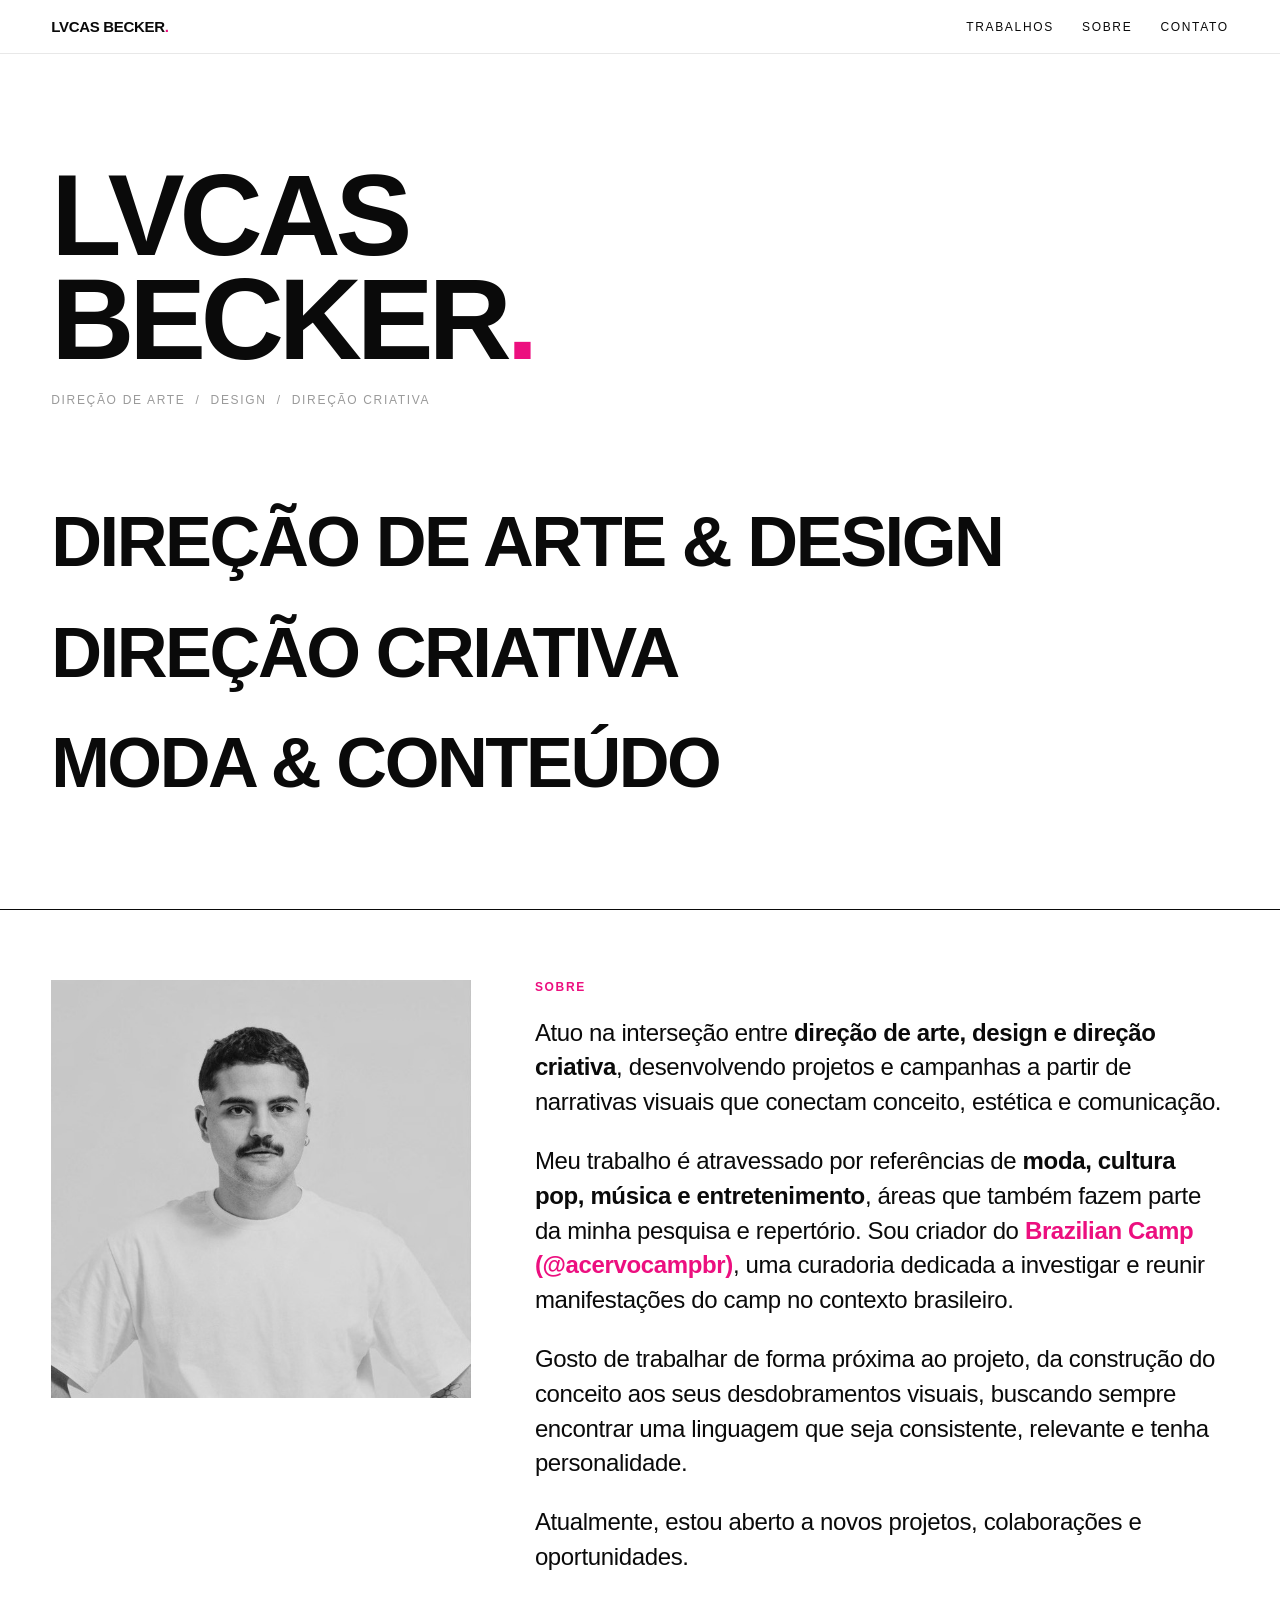
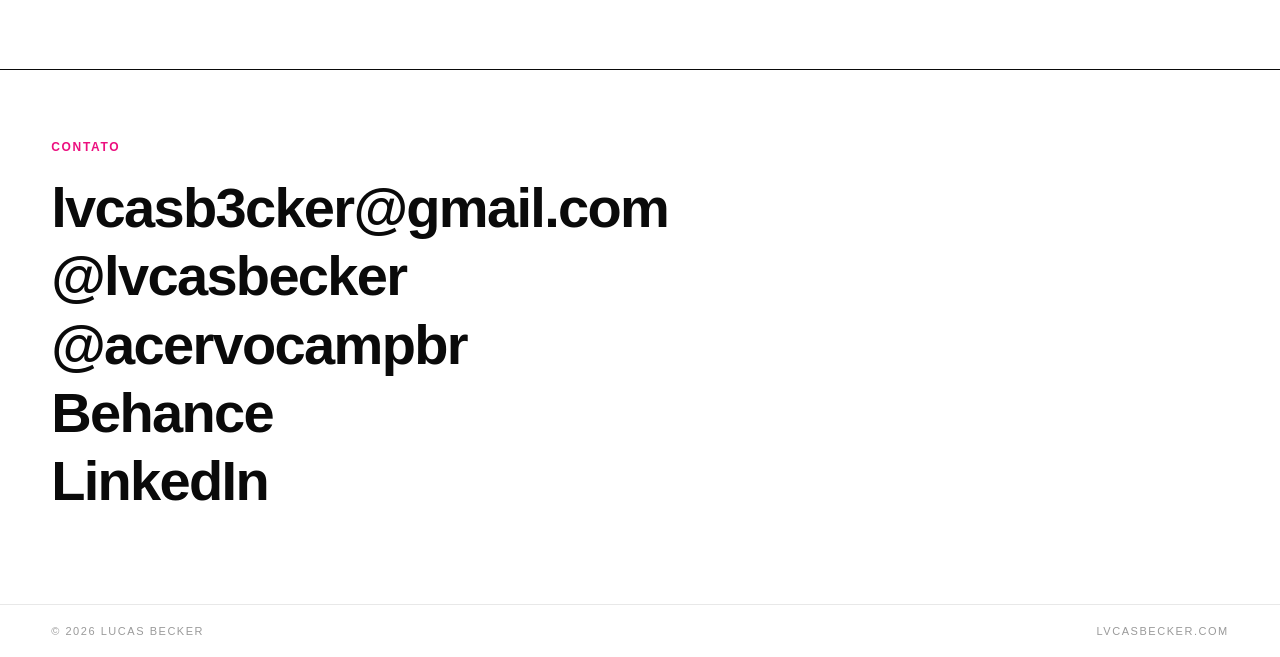
==== index.html @ a5fec84e "Update index.html" ====
<!DOCTYPE html>
<html lang="pt-BR">
<head>
<meta charset="UTF-8">
<meta name="viewport" content="width=device-width, initial-scale=1.0">
<title>LVCAS BECKER</title>
<meta name="description" content="Portfólio de Lucas Becker — direção de arte, design, direção criativa e produção de moda.">
<link rel="stylesheet" href="estilo.css">
</head>
<body>

<header>
  <a class="logo" href="index.html" id="logo"></a>
  <nav>
    <a href="#trabalhos">Trabalhos</a>
    <a href="#sobre">Sobre</a>
    <a href="#contato">Contato</a>
  </nav>
</header>

<section class="hero-home">
  <h1 id="hero-nome"></h1>
  <div class="sub">Direção de Arte&nbsp;&nbsp;/&nbsp;&nbsp;Design&nbsp;&nbsp;/&nbsp;&nbsp;Direção Criativa&nbsp;&nbsp;&nbsp;&nbsp;</div>
</section>

<nav class="indice" id="trabalhos" aria-label="Categorias de trabalho"></nav>

<section class="sobre" id="sobre">
  <div class="sobre-foto"><img src="assets/retrato.jpg" alt="Retrato de Lucas Becker"></div>
  <div>
    <h2>Sobre</h2>
    <p>Atuo na interseção entre <b>direção de arte, design e direção criativa</b>, desenvolvendo projetos e campanhas a partir de narrativas visuais que conectam conceito, estética e comunicação.</p>
<p>Meu trabalho é atravessado por referências de <b>moda, cultura pop, música e entretenimento</b>, áreas que também fazem parte da minha pesquisa e repertório. Sou criador do <a href="https://www.instagram.com/acervocampbr" target="_blank" rel="noopener"><b><span class="destaque">Brazilian Camp (@acervocampbr)</span></b></a>, uma curadoria dedicada a investigar e reunir manifestações do camp no contexto brasileiro.</p>
<p>Gosto de trabalhar de forma próxima ao projeto, da construção do conceito aos seus desdobramentos visuais, buscando sempre encontrar uma linguagem que seja consistente, relevante e tenha personalidade.</p>
<p>Atualmente, estou aberto a novos projetos, colaborações e oportunidades.</p>
  </div>
</section>

<section class="contato" id="contato">
  <h2>Contato</h2>
  <div class="contato-links" id="contato-links"></div>
</section>

<footer>
  <div>© 2026 Lucas Becker</div>
  <div>lvcasbecker.com</div>
</footer>

<script src="dados.js"></script>
<script src="site.js"></script>
<script>
  montarHeader();

  // hero: logo grande ou nome em texto (com ponto rosa)
  const hero = document.getElementById('hero-nome');
  if (CONFIG.logo) {
    hero.innerHTML = `<img src="${CONFIG.logo}" alt="${CONFIG.nome}">`;
  } else {
    hero.innerHTML = CONFIG.nome.replace(' ', '<br>') + '<span>.</span>';
  }

  // índice de categorias
  const indice = document.getElementById('trabalhos');
  CATEGORIAS.forEach(cat => {
    const n = PROJECTS.filter(p => p.categoria === cat.slug).length;
    const a = document.createElement('a');
    a.href = `categoria.html?c=${cat.slug}`;
    a.innerHTML = `<span class="cat-nome">${cat.nome}</span>`;
    indice.appendChild(a);
  });

  // contato
  document.getElementById('contato-links').innerHTML = `
    <a href="mailto:${CONFIG.email}">${CONFIG.email}</a>
    <a href="${CONFIG.instagram}" target="_blank" rel="noopener">@lvcasbecker</a>
    <a href="${CONFIG.acervo}" target="_blank" rel="noopener">@acervocampbr</a>
    <a href="${CONFIG.behance}" target="_blank" rel="noopener">Behance</a>
    <a href="${CONFIG.linkedin}" target="_blank" rel="noopener">LinkedIn</a>`;
</script>
</body>
</html>
---- estilo.css ----
/* ================================================================
   LVCASBECKER.COM — ESTILO
   PARA TROCAR A FONTE: mude a linha --fonte abaixo.
   Fonte do Google Fonts? Adicione o <link> dela no <head> das
   páginas e escreva o nome aqui. Fonte própria (arquivo .woff2)?
   Salve em assets/ e descomente o bloco @font-face abaixo.
   PARA TROCAR AS CORES: mude os valores de --preto e --rosa.
   ================================================================ */

/*
@font-face{
  font-family:"MinhaFonte";
  src:url("assets/minha-fonte.woff2") format("woff2");
  font-weight:400 700;
}
*/

:root{
  --branco:#ffffff;
  --preto:#0a0a0a;
  --rosa:#ec0f7f;
  --cinza:#9a9a9a;
  --linha:#e8e8e8;
  --fonte:"Helvetica Neue", Helvetica, Arial, sans-serif;
}
*{margin:0;padding:0;box-sizing:border-box}
html{scroll-behavior:smooth}
body{
  font-family:var(--fonte);
  background:var(--branco);
  color:var(--preto);
  -webkit-font-smoothing:antialiased;
  min-height:100vh;
  display:flex;flex-direction:column;
}
::selection{background:var(--rosa);color:var(--branco)}
a{color:inherit;text-decoration:none}
img{display:block;max-width:100%}
button{font-family:inherit;background:none;border:none;cursor:pointer;color:inherit}
:focus-visible{outline:2px solid var(--rosa);outline-offset:3px}

/* ---------- header ---------- */
header{
  position:sticky;top:0;z-index:50;
  display:flex;justify-content:space-between;align-items:center;
  padding:18px 4vw;
  background:rgba(255,255,255,.92);
  backdrop-filter:blur(8px);
  border-bottom:1px solid var(--linha);
}
.logo{font-weight:700;font-size:15px;letter-spacing:-.02em;text-transform:uppercase}
.logo span{color:var(--rosa)}
.logo img{height:26px;width:auto}
header nav{display:flex;gap:28px}
header nav a{font-size:12px;text-transform:uppercase;letter-spacing:.14em}
header nav a:hover, header nav a.atual{color:var(--rosa)}

/* ---------- home: índice de categorias ---------- */
.hero-home{padding:110px 4vw 30px}
.hero-home h1{
  font-weight:700;
  font-size:clamp(44px, 9vw, 130px);
  line-height:.9;letter-spacing:-.045em;text-transform:uppercase;
}
.hero-home h1 img{max-height:clamp(60px,14vw,170px);width:auto}
.hero-home h1 span{color:var(--rosa)}
.hero-home .sub{
  margin-top:22px;
  font-size:12px;text-transform:uppercase;letter-spacing:.14em;color:var(--cinza);
}
.indice{
  margin:50px 0 90px;
}
.indice a{
  display:flex;align-items:baseline;justify-content:space-between;gap:16px;
  padding:20px 4vw;
  transition:background .2s, color .2s;
}
.indice .cat-nome{
  font-weight:700;
  font-size:clamp(28px, 5.5vw, 72px);
  letter-spacing:-.035em;text-transform:uppercase;line-height:1;
}
.indice .cat-meta{
  font-size:12px;text-transform:uppercase;letter-spacing:.14em;color:var(--cinza);
  white-space:nowrap;
}
.indice a:hover{background:var(--rosa);color:var(--branco)}
.indice a:hover .cat-meta{color:var(--branco)}

/* ---------- páginas internas: título ---------- */
.pagina-topo{padding:60px 4vw 30px}
.migalha{
  font-size:12px;text-transform:uppercase;letter-spacing:.14em;color:var(--cinza);
  margin-bottom:14px;display:inline-block;
}
.migalha:hover{color:var(--rosa)}
.pagina-topo h1{
  font-weight:700;
  font-size:clamp(34px, 6.5vw, 88px);
  letter-spacing:-.04em;line-height:.95;text-transform:uppercase;
}
.pagina-topo h1 em{font-style:normal;color:var(--rosa)}

/* ---------- grid de projetos ---------- */
.grid{
  display:grid;grid-template-columns:repeat(3,1fr);
  gap:14px;padding:26px 4vw 90px;
}
.card{display:block;text-align:left}
.card-img{position:relative;overflow:hidden;aspect-ratio:4/5;background:#f3f3f3}
.card-img img{width:100%;height:100%;object-fit:cover;transition:transform .5s ease}
.card:hover .card-img img{transform:scale(1.04)}
.card-img::after{content:"";position:absolute;inset:0;background:var(--rosa);opacity:0;transition:opacity .25s}
.card:hover .card-img::after{opacity:.28}
.card-legenda{display:flex;gap:6px;align-items:baseline;margin-top:10px;font-size:13.5px}
.card-legenda b{font-weight:700}
.card-legenda span{color:var(--cinza)}
.card:hover .card-legenda span{color:var(--rosa)}

/* ---------- página de projeto ---------- */
.projeto-topo{padding:60px 4vw 10px;max-width:1240px;margin:0 auto;width:100%}
.projeto-topo .rotulo{
  font-size:12px;text-transform:uppercase;letter-spacing:.14em;color:var(--rosa);
  font-weight:700;margin-bottom:12px;
}
.projeto-topo h1{
  font-weight:700;font-size:clamp(32px,5.5vw,72px);
  letter-spacing:-.035em;line-height:1;
}
.projeto-topo .meta{
  margin-top:14px;font-size:12px;text-transform:uppercase;letter-spacing:.14em;color:var(--cinza);
}
.projeto-topo .descricao{
  margin-top:22px;max-width:640px;
  font-size:17px;line-height:1.55;
}
.projeto-midias{max-width:1240px;margin:34px auto 0;padding:0 4vw;width:100%}
.projeto-midias > *{width:100%;margin-bottom:22px}
.projeto-midias video{background:#000}
.midia-embed{position:relative;aspect-ratio:16/9;background:#000}
.midia-embed iframe{position:absolute;inset:0;width:100%;height:100%;border:0}
.projeto-creditos{
  font-size:12px;color:var(--cinza);text-transform:uppercase;letter-spacing:.1em;
  line-height:2;padding-top:10px;border-top:1px solid var(--linha);white-space:pre-line;
}
.projeto-nav{
  max-width:1240px;margin:40px auto 0;padding:20px 4vw 80px;width:100%;
  display:flex;justify-content:space-between;gap:20px;
  font-size:13px;font-weight:700;
}
.projeto-nav a:hover{color:var(--rosa)}
.projeto-nav .off{visibility:hidden}

/* ---------- sobre + contato (home) ---------- */
.sobre{
  border-top:1px solid var(--preto);
  padding:70px 4vw;
  display:grid;grid-template-columns:minmax(0,1fr) minmax(0,1.6fr);gap:50px;
}
.sobre-foto img{width:100%;max-width:420px;filter:grayscale(1)}
.sobre h2,.contato h2{
  font-size:12px;text-transform:uppercase;letter-spacing:.14em;
  color:var(--rosa);margin-bottom:22px;font-weight:700;
}
.sobre p{font-size:clamp(17px,1.9vw,24px);line-height:1.45;letter-spacing:-.015em;margin-bottom:1em}
.sobre p b{font-weight:700}
.sobre .destaque{color:var(--rosa)}
.contato{border-top:1px solid var(--preto);padding:70px 4vw 90px}
.contato-links{display:flex;flex-direction:column;gap:4px}
.contato-links a{
  font-weight:700;font-size:clamp(26px,4.5vw,56px);
  letter-spacing:-.03em;line-height:1.15;width:fit-content;
}
.contato-links a:hover{color:var(--rosa)}

footer{
  margin-top:auto;
  display:flex;justify-content:space-between;flex-wrap:wrap;gap:8px;
  padding:20px 4vw;border-top:1px solid var(--linha);
  font-size:11px;text-transform:uppercase;letter-spacing:.14em;color:var(--cinza);
}

@media (max-width:900px){
  .grid{grid-template-columns:repeat(2,1fr)}
  .sobre{grid-template-columns:1fr}
  .sobre-foto{order:-1}
}
@media (max-width:560px){
  .grid{grid-template-columns:1fr}
  nav{gap:16px}
}
@media (prefers-reduced-motion:reduce){
  *{transition:none !important}
  html{scroll-behavior:auto}
}
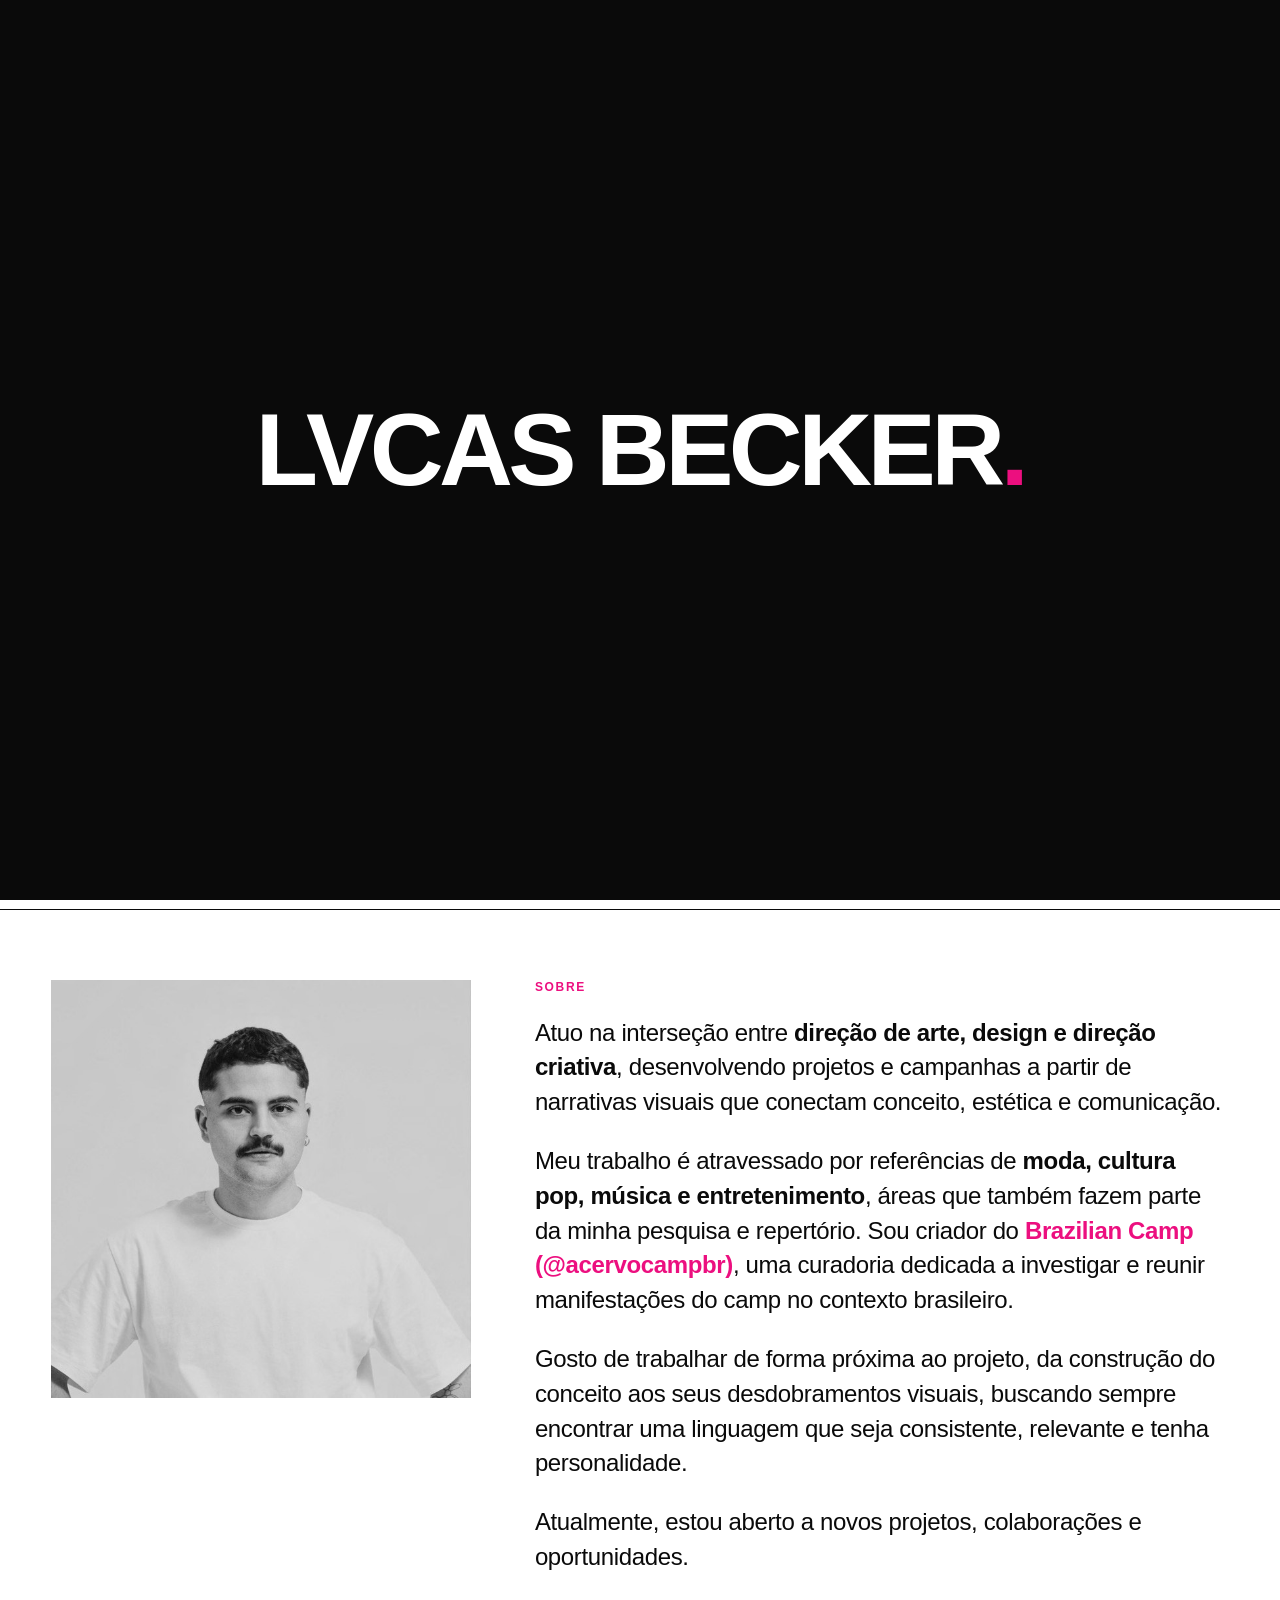
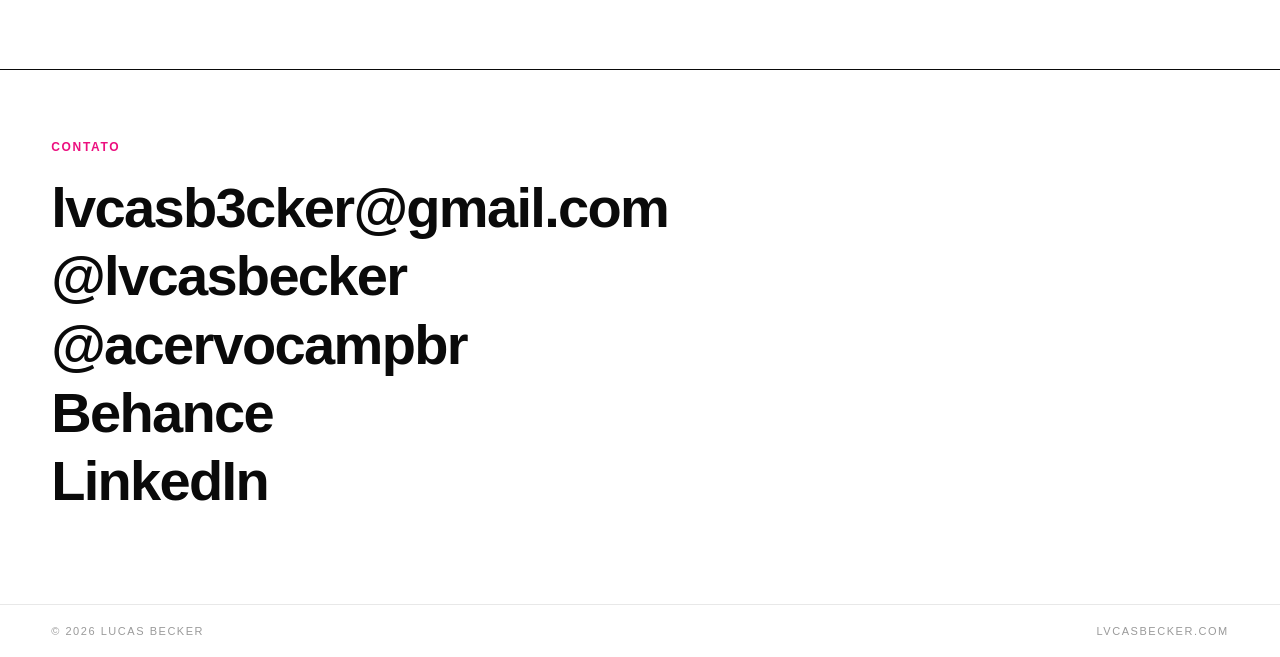
==== commit 8849ca65: "Update index.html" ====
--- a/index.html
+++ b/index.html
@@ -7,7 +7,9 @@
 <meta name="description" content="Portfólio de Lucas Becker — direção de arte, design, direção criativa e produção de moda.">
 <link rel="stylesheet" href="estilo.css">
 </head>
-<body>
+<body> <div class="entrada" id="entrada">
+  <h1>Lvcas Becker<span>.</span></h1>
+</div>
 
 <header>
   <a class="logo" href="index.html" id="logo"></a>
@@ -76,6 +78,20 @@
     <a href="${CONFIG.acervo}" target="_blank" rel="noopener">@acervocampbr</a>
     <a href="${CONFIG.behance}" target="_blank" rel="noopener">Behance</a>
     <a href="${CONFIG.linkedin}" target="_blank" rel="noopener">LinkedIn</a>`;
-</script>
+
+  // página de entrada: aparece ao abrir o site, some ao clicar
+  const entrada = document.getElementById('entrada');
+  if (sessionStorage.getItem('entrou')) {
+    entrada.remove();
+  } else {
+    document.body.style.overflow = 'hidden';
+    entrada.addEventListener('click', () => {
+      sessionStorage.setItem('entrou', '1');
+      entrada.classList.add('saindo');
+      document.body.style.overflow = '';
+      setTimeout(() => entrada.remove(), 400);
+    });
+  }
+</script> 
 </body>
 </html>
--- a/estilo.css
+++ b/estilo.css
@@ -187,10 +187,26 @@
   .sobre-foto{order:-1}
 }
 @media (max-width:560px){
-  .grid{grid-template-columns:1fr}
-  nav{gap:16px}
+  .grid{grid-template-columns:repeat(2,1fr);gap:10px}
+  .card-legenda{font-size:12px}
 }
 @media (prefers-reduced-motion:reduce){
   *{transition:none !important}
   html{scroll-behavior:auto}
 }
+/* ---------- página de entrada (splash) ---------- */
+.entrada{
+  position:fixed;inset:0;z-index:200;
+  background:#0a0a0a;
+  display:flex;align-items:center;justify-content:center;
+  cursor:pointer;
+  transition:opacity .4s ease;
+}
+.entrada h1{
+  color:#fff;font-weight:700;
+  font-size:clamp(30px, 8vw, 120px);
+  letter-spacing:-.045em;text-transform:uppercase;
+  text-align:center;line-height:.9;
+}
+.entrada h1 span{color:var(--rosa)}
+.entrada.saindo{opacity:0;pointer-events:none}
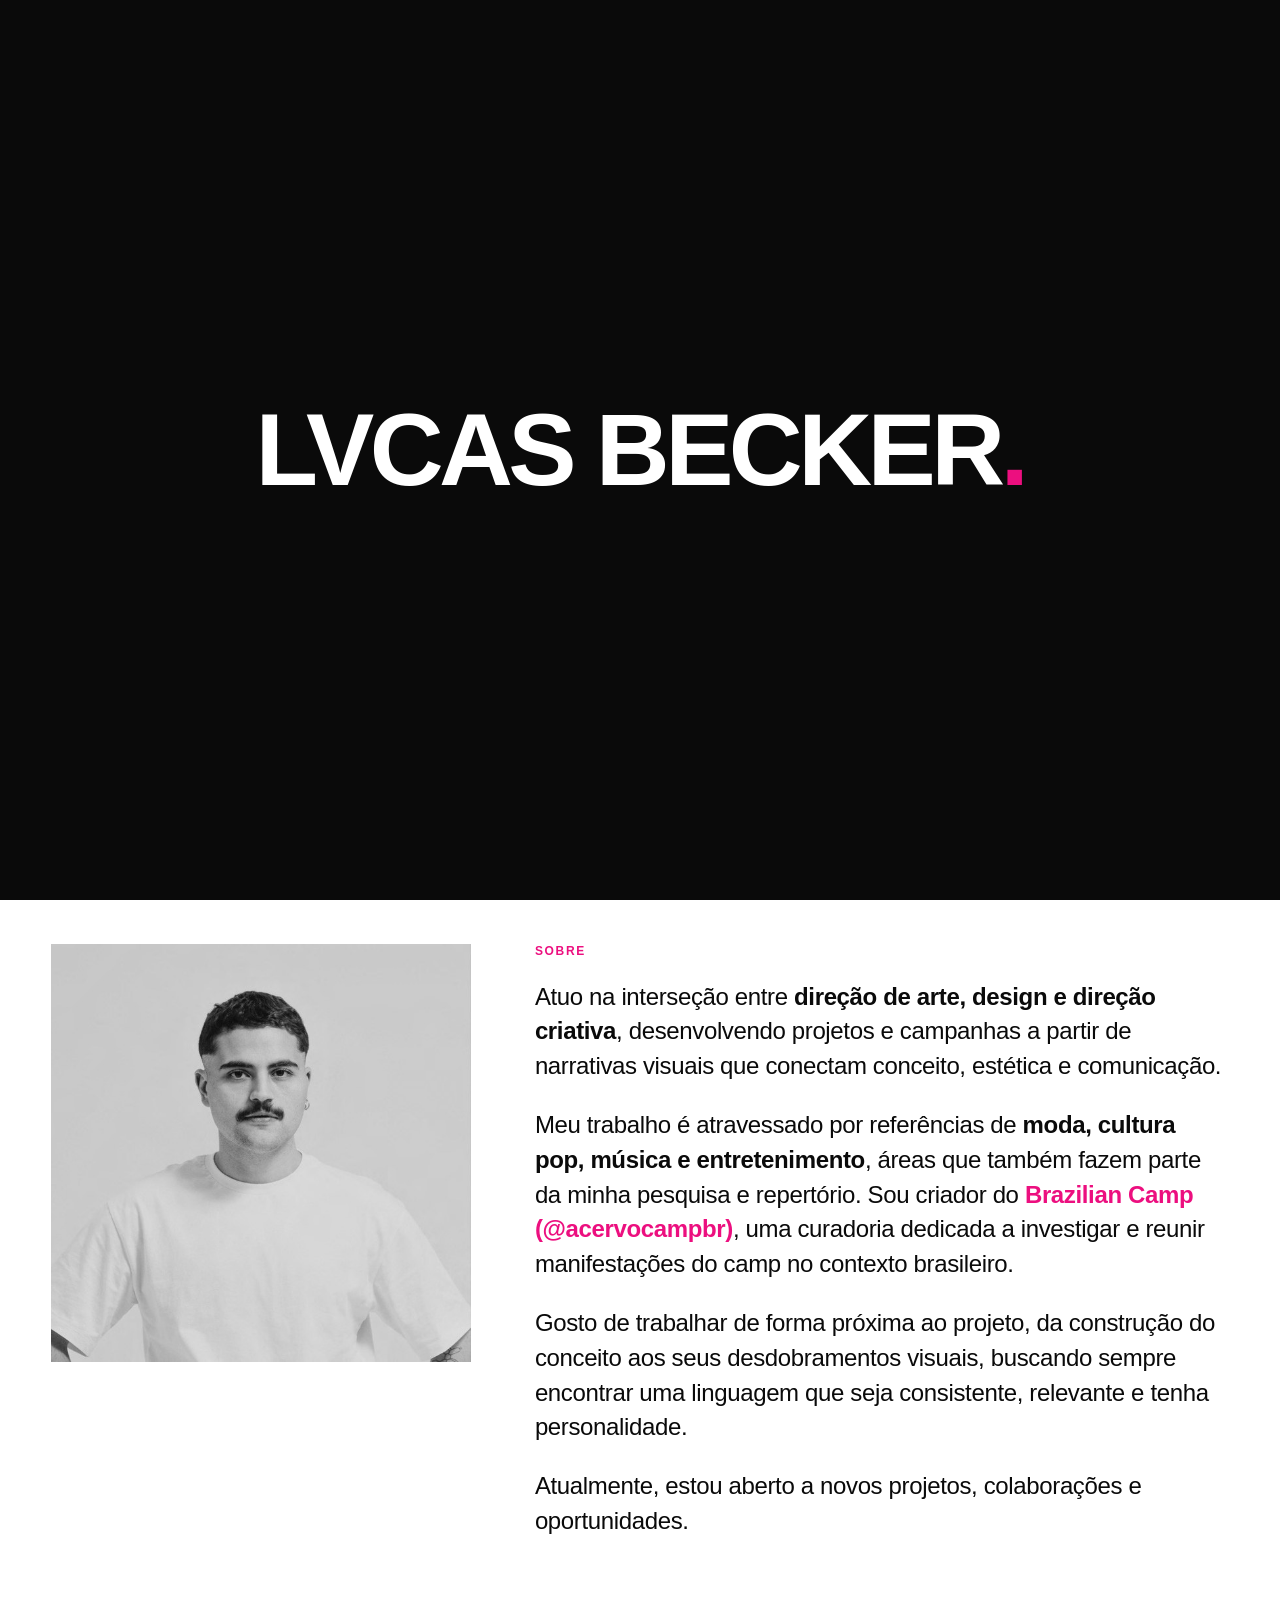
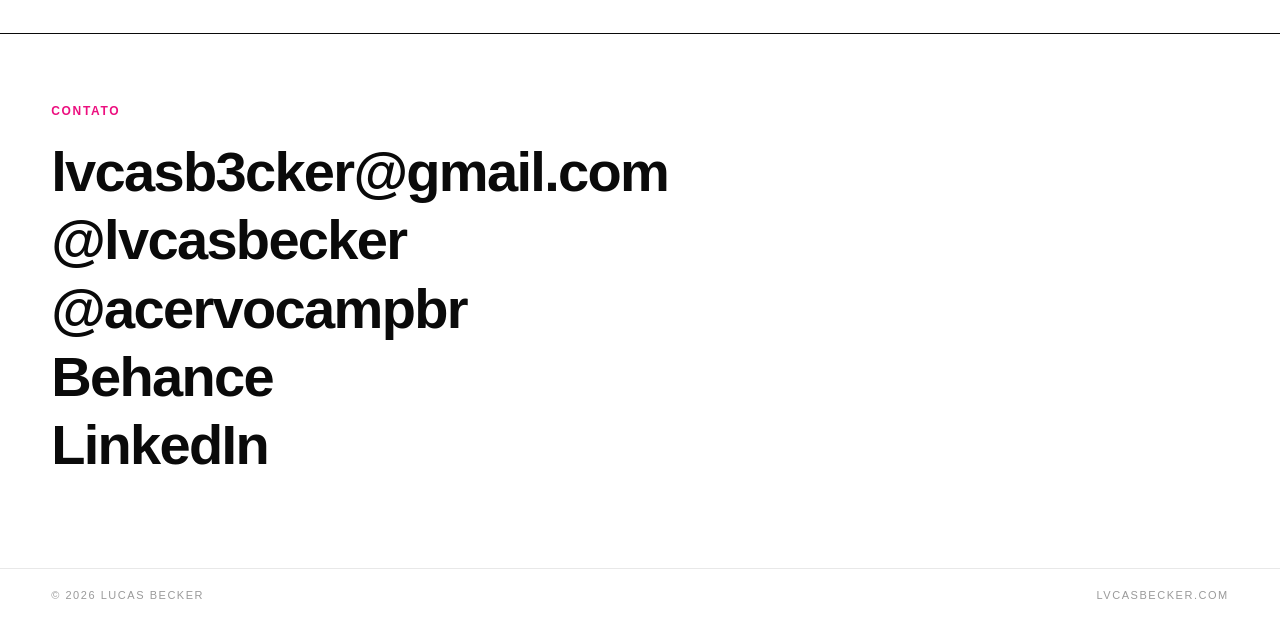
==== commit d7be2fd3: "Update index.html" ====
--- a/index.html
+++ b/index.html
@@ -22,7 +22,7 @@
 
 <section class="hero-home">
   <h1 id="hero-nome"></h1>
-  <div class="sub">Direção de Arte&nbsp;&nbsp;/&nbsp;&nbsp;Design&nbsp;&nbsp;/&nbsp;&nbsp;Direção Criativa&nbsp;&nbsp;&nbsp;&nbsp;</div>
+  <div </div>
 </section>
 
 <nav class="indice" id="trabalhos" aria-label="Categorias de trabalho"></nav>
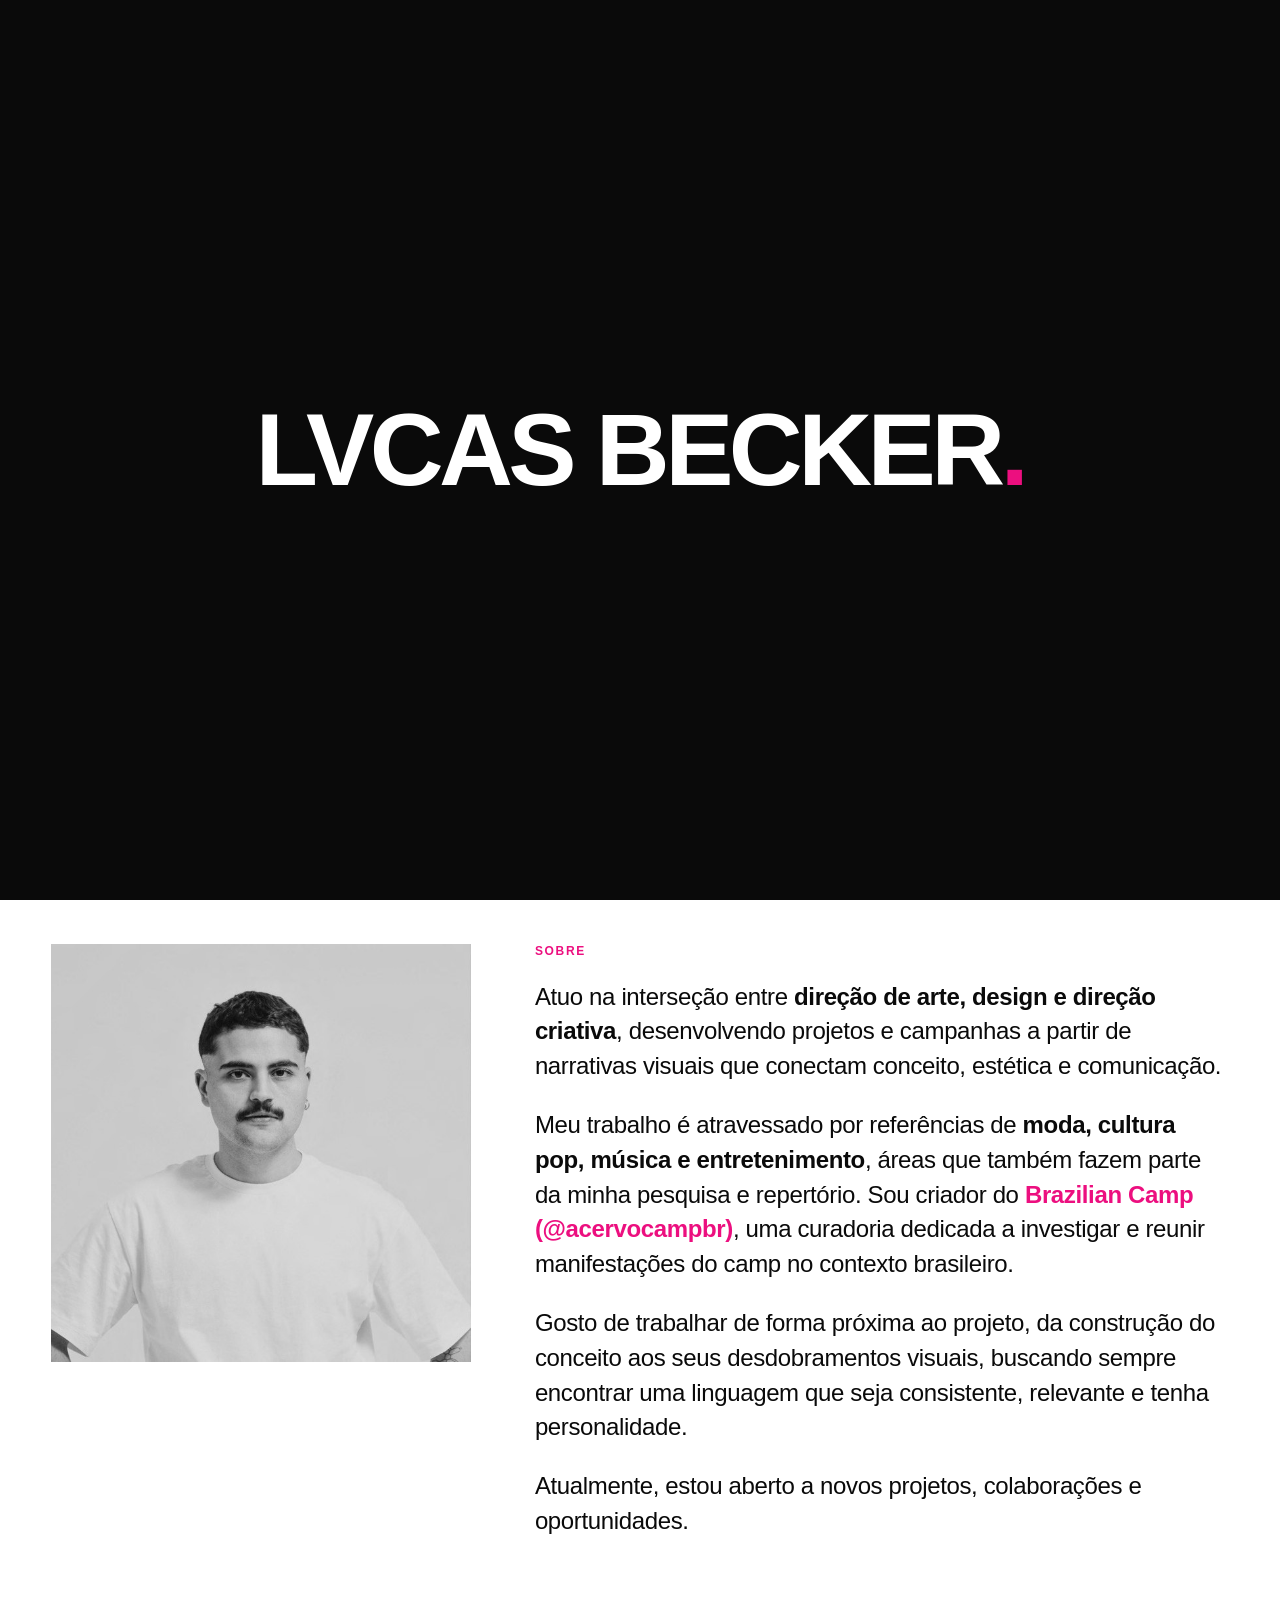
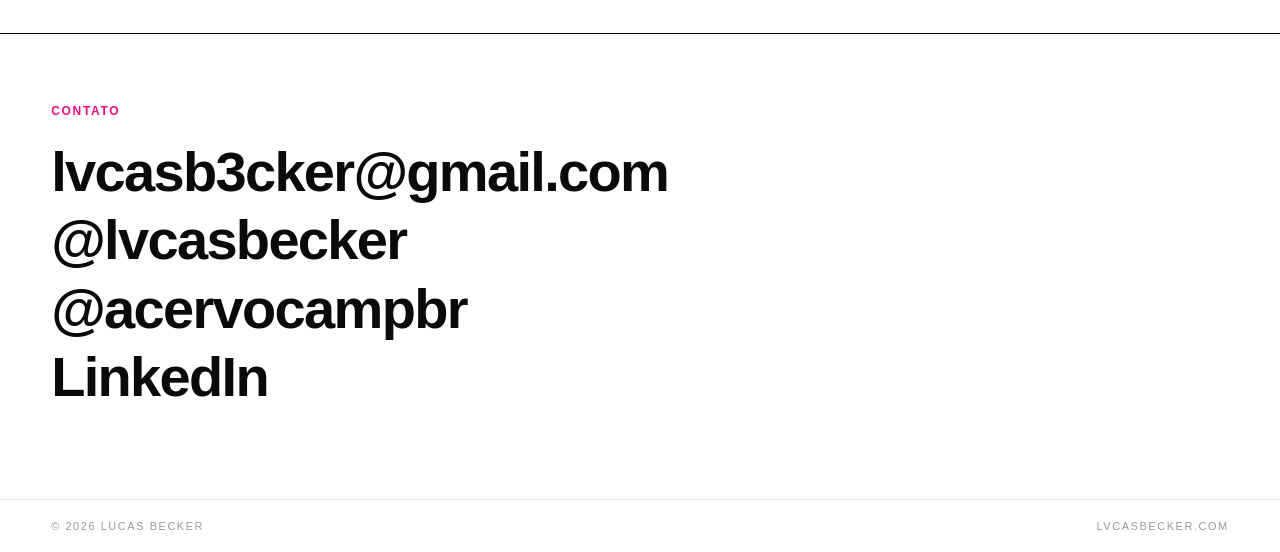
==== commit 12c34a5f: "Update index.html" ====
--- a/index.html
+++ b/index.html
@@ -72,12 +72,25 @@
   });
 
   // contato
-  document.getElementById('contato-links').innerHTML = `
-    <a href="mailto:${CONFIG.email}">${CONFIG.email}</a>
+   document.getElementById('contato-links').innerHTML = `
+    <a href="#" id="copiar-email">${CONFIG.email}</a>
     <a href="${CONFIG.instagram}" target="_blank" rel="noopener">@lvcasbecker</a>
     <a href="${CONFIG.acervo}" target="_blank" rel="noopener">@acervocampbr</a>
-    <a href="${CONFIG.behance}" target="_blank" rel="noopener">Behance</a>
     <a href="${CONFIG.linkedin}" target="_blank" rel="noopener">LinkedIn</a>`;
+
+  // e-mail: copiar em vez de abrir o app de e-mail
+  const elEmail = document.getElementById('copiar-email');
+  elEmail.addEventListener('click', (e) => {
+    e.preventDefault();
+    navigator.clipboard.writeText(CONFIG.email).then(() => {
+      elEmail.textContent = 'copiado :)';
+      elEmail.classList.add('copiado');
+      setTimeout(() => {
+        elEmail.textContent = CONFIG.email;
+        elEmail.classList.remove('copiado');
+      }, 1600);
+    });
+  });
 
   // página de entrada: aparece ao abrir o site, some ao clicar
   const entrada = document.getElementById('entrada');
--- a/estilo.css
+++ b/estilo.css
@@ -135,12 +135,18 @@
   margin-top:22px;max-width:640px;
   font-size:17px;line-height:1.55;
 }
-.projeto-midias{max-width:1240px;margin:34px auto 0;padding:0 4vw;width:100%}
-.projeto-midias > *{width:100%;margin-bottom:22px}
+.projeto-midias{
+  max-width:1240px;margin:34px auto 0;padding:0 4vw;width:100%;
+  display:grid;grid-template-columns:repeat(6,1fr);gap:14px;align-items:start;
+}
+.projeto-midias > *{grid-column:span 3;width:100%}      /* dupla: 2 por fileira (padrão) */
+.projeto-midias > .m-trio{grid-column:span 2}           /* trio: 3 por fileira */
+.projeto-midias > .m-sozinha{grid-column:1 / span 3}    /* sozinha: 1 na fileira */
 .projeto-midias video{background:#000}
 .midia-embed{position:relative;aspect-ratio:16/9;background:#000}
 .midia-embed iframe{position:absolute;inset:0;width:100%;height:100%;border:0}
 .projeto-creditos{
+  grid-column:1 / -1;
   font-size:12px;color:var(--cinza);text-transform:uppercase;letter-spacing:.1em;
   line-height:2;padding-top:10px;border-top:1px solid var(--linha);white-space:pre-line;
 }
@@ -189,6 +195,8 @@
 @media (max-width:560px){
   .grid{grid-template-columns:repeat(2,1fr);gap:10px}
   .card-legenda{font-size:12px}
+  .projeto-midias{gap:10px}
+  .projeto-midias > .m-trio{grid-column:span 3}
 }
 @media (prefers-reduced-motion:reduce){
   *{transition:none !important}
@@ -210,3 +218,9 @@
 }
 .entrada h1 span{color:var(--rosa)}
 .entrada.saindo{opacity:0;pointer-events:none}
+
+/* rolagem por âncora respeitando o header fixo */
+#trabalhos, #sobre, #contato{scroll-margin-top:80px}
+
+/* e-mail copiado no contato */
+.contato-links .copiado{color:var(--rosa)}
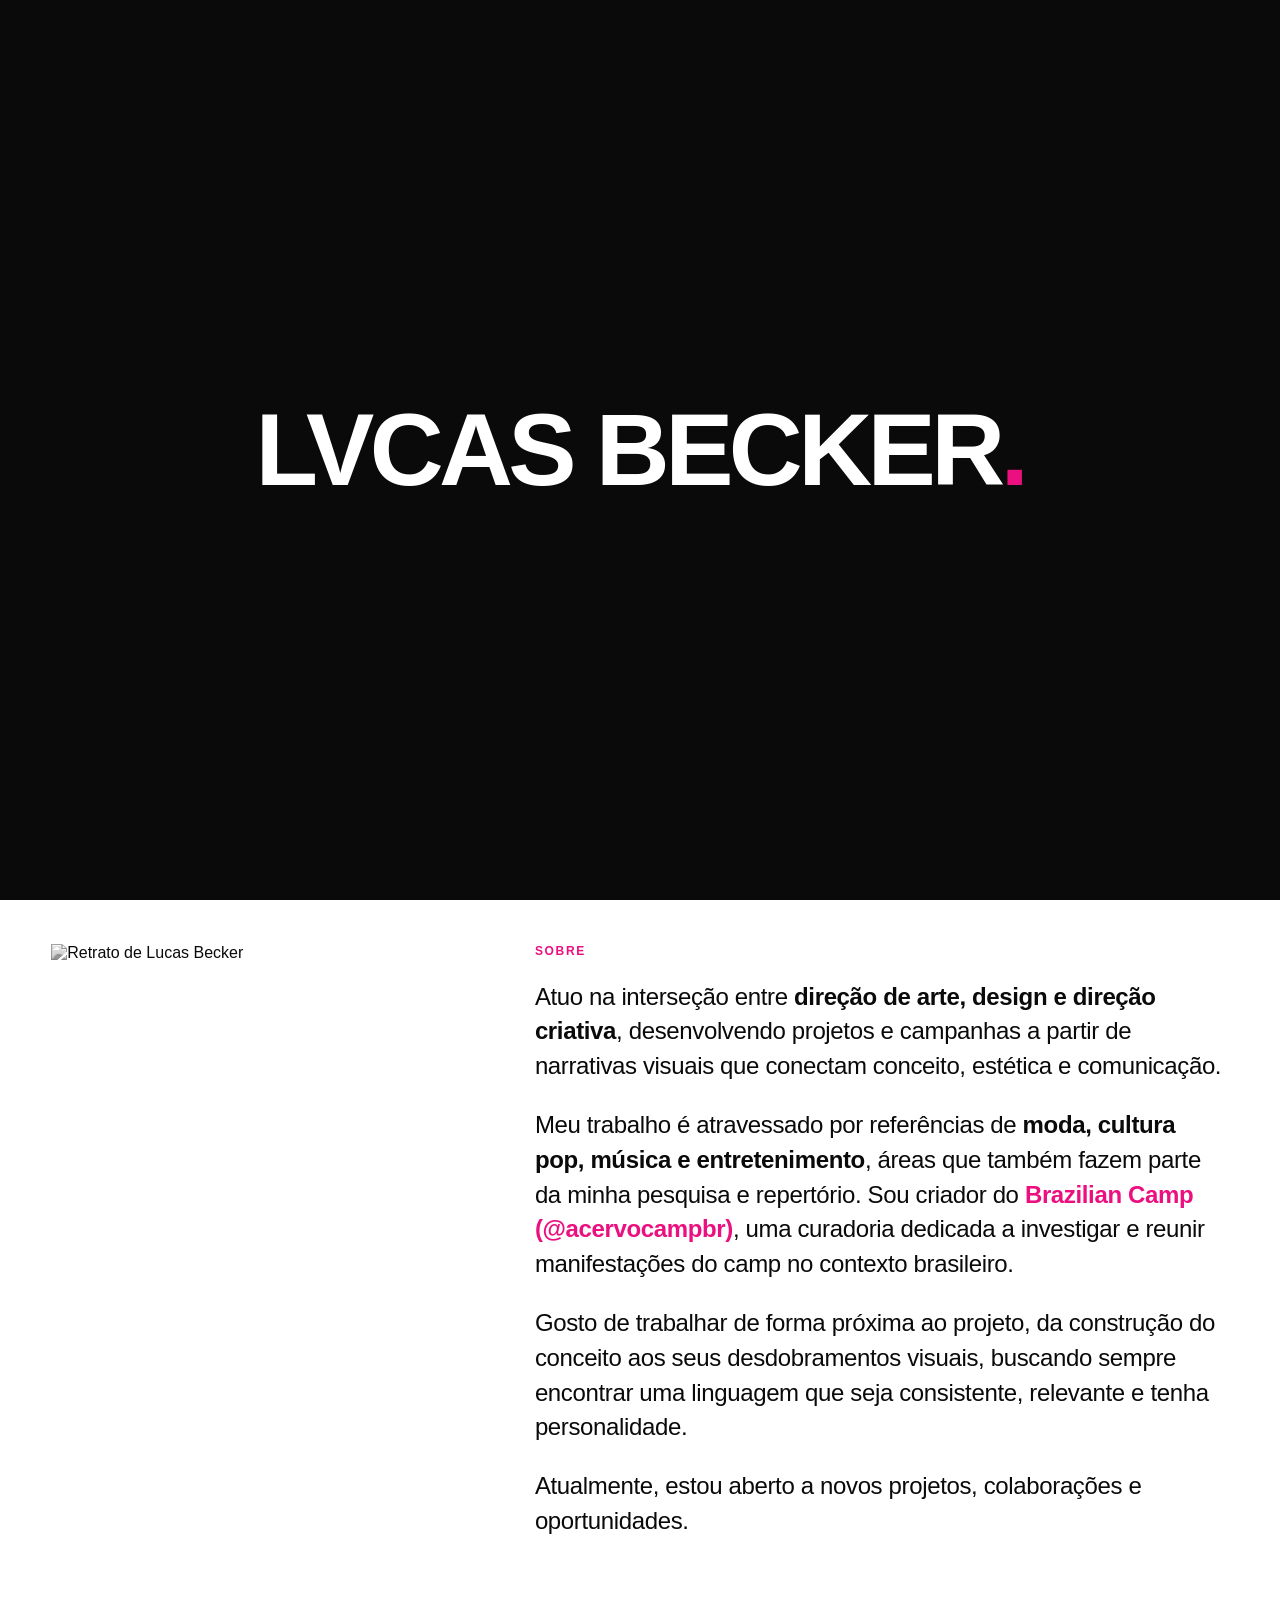
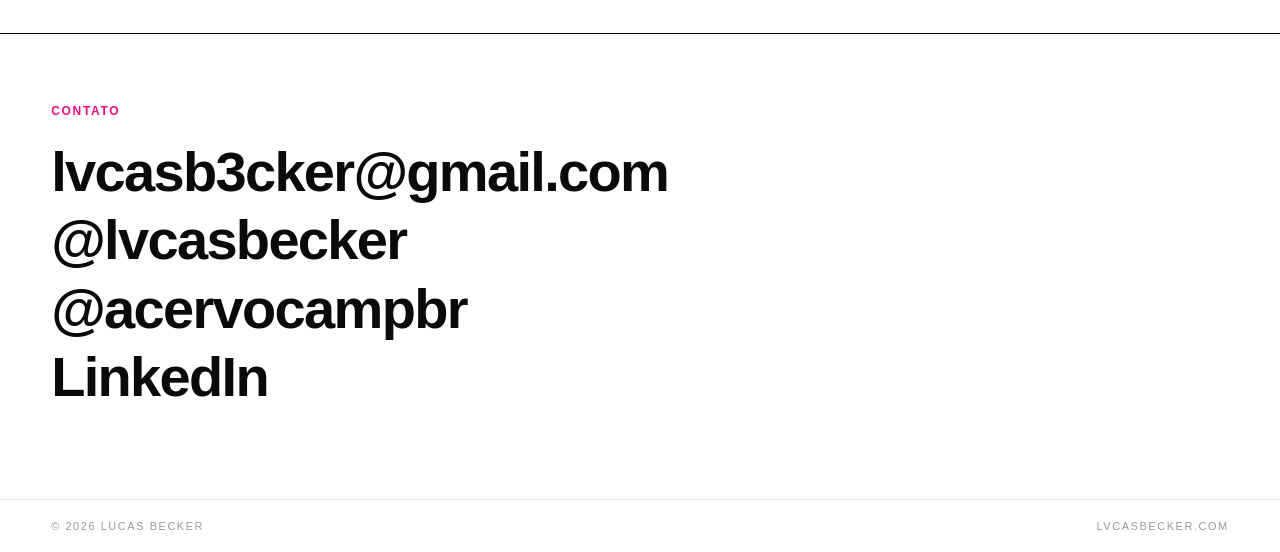
==== commit 293ec0ce: "Update index.html" ====
--- a/index.html
+++ b/index.html
@@ -7,9 +7,26 @@
 <meta name="description" content="Portfólio de Lucas Becker — direção de arte, design, direção criativa e produção de moda.">
 <link rel="stylesheet" href="estilo.css">
 </head>
-<body> <div class="entrada" id="entrada">
+<body>
+
+<div class="entrada" id="entrada">
   <h1>Lvcas Becker<span>.</span></h1>
 </div>
+
+<script>
+  // página de entrada: aparece ao abrir o site, some ao clicar
+  (function(){
+    const entrada = document.getElementById('entrada');
+    if (sessionStorage.getItem('entrou')) { entrada.remove(); return; }
+    document.body.style.overflow = 'hidden';
+    entrada.addEventListener('click', () => {
+      sessionStorage.setItem('entrou', '1');
+      entrada.classList.add('saindo');
+      document.body.style.overflow = '';
+      setTimeout(() => entrada.remove(), 400);
+    });
+  })();
+</script>
 
 <header>
   <a class="logo" href="index.html" id="logo"></a>
@@ -22,19 +39,18 @@
 
 <section class="hero-home">
   <h1 id="hero-nome"></h1>
-  <div </div>
 </section>
 
 <nav class="indice" id="trabalhos" aria-label="Categorias de trabalho"></nav>
 
 <section class="sobre" id="sobre">
-  <div class="sobre-foto"><img src="assets/retrato.jpg" alt="Retrato de Lucas Becker"></div>
+  <div class="sobre-foto"><img src="assets/retrato.png" alt="Retrato de Lucas Becker"></div>
   <div>
     <h2>Sobre</h2>
     <p>Atuo na interseção entre <b>direção de arte, design e direção criativa</b>, desenvolvendo projetos e campanhas a partir de narrativas visuais que conectam conceito, estética e comunicação.</p>
-<p>Meu trabalho é atravessado por referências de <b>moda, cultura pop, música e entretenimento</b>, áreas que também fazem parte da minha pesquisa e repertório. Sou criador do <a href="https://www.instagram.com/acervocampbr" target="_blank" rel="noopener"><b><span class="destaque">Brazilian Camp (@acervocampbr)</span></b></a>, uma curadoria dedicada a investigar e reunir manifestações do camp no contexto brasileiro.</p>
-<p>Gosto de trabalhar de forma próxima ao projeto, da construção do conceito aos seus desdobramentos visuais, buscando sempre encontrar uma linguagem que seja consistente, relevante e tenha personalidade.</p>
-<p>Atualmente, estou aberto a novos projetos, colaborações e oportunidades.</p>
+    <p>Meu trabalho é atravessado por referências de <b>moda, cultura pop, música e entretenimento</b>, áreas que também fazem parte da minha pesquisa e repertório. Sou criador do <a href="https://www.instagram.com/acervocampbr" target="_blank" rel="noopener"><b><span class="destaque">Brazilian Camp (@acervocampbr)</span></b></a>, uma curadoria dedicada a investigar e reunir manifestações do camp no contexto brasileiro.</p>
+    <p>Gosto de trabalhar de forma próxima ao projeto, da construção do conceito aos seus desdobramentos visuais, buscando sempre encontrar uma linguagem que seja consistente, relevante e tenha personalidade.</p>
+    <p>Atualmente, estou aberto a novos projetos, colaborações e oportunidades.</p>
   </div>
 </section>
 
@@ -64,7 +80,6 @@
   // índice de categorias
   const indice = document.getElementById('trabalhos');
   CATEGORIAS.forEach(cat => {
-    const n = PROJECTS.filter(p => p.categoria === cat.slug).length;
     const a = document.createElement('a');
     a.href = `categoria.html?c=${cat.slug}`;
     a.innerHTML = `<span class="cat-nome">${cat.nome}</span>`;
@@ -72,7 +87,7 @@
   });
 
   // contato
-   document.getElementById('contato-links').innerHTML = `
+  document.getElementById('contato-links').innerHTML = `
     <a href="#" id="copiar-email">${CONFIG.email}</a>
     <a href="${CONFIG.instagram}" target="_blank" rel="noopener">@lvcasbecker</a>
     <a href="${CONFIG.acervo}" target="_blank" rel="noopener">@acervocampbr</a>
@@ -91,20 +106,6 @@
       }, 1600);
     });
   });
-
-  // página de entrada: aparece ao abrir o site, some ao clicar
-  const entrada = document.getElementById('entrada');
-  if (sessionStorage.getItem('entrou')) {
-    entrada.remove();
-  } else {
-    document.body.style.overflow = 'hidden';
-    entrada.addEventListener('click', () => {
-      sessionStorage.setItem('entrou', '1');
-      entrada.classList.add('saindo');
-      document.body.style.overflow = '';
-      setTimeout(() => entrada.remove(), 400);
-    });
-  }
-</script> 
+</script>
 </body>
 </html>
--- a/estilo.css
+++ b/estilo.css
@@ -141,8 +141,8 @@
 }
 .projeto-midias > *{grid-column:span 3;width:100%}      /* dupla: 2 por fileira (padrão) */
 .projeto-midias > .m-trio{grid-column:span 2}           /* trio: 3 por fileira */
-.projeto-midias > .m-sozinha{grid-column:1 / span 3}    /* sozinha: 1 na fileira */
-.projeto-midias video{background:#000}
+.projeto-midias > .m-sozinha{grid-column:1 / -1}        /* sozinha: 1 na fileira */
+.projeto-midias video{display:block;width:100%;height:auto;background:#000}
 .midia-embed{position:relative;aspect-ratio:16/9;background:#000}
 .midia-embed iframe{position:absolute;inset:0;width:100%;height:100%;border:0}
 .projeto-creditos{
